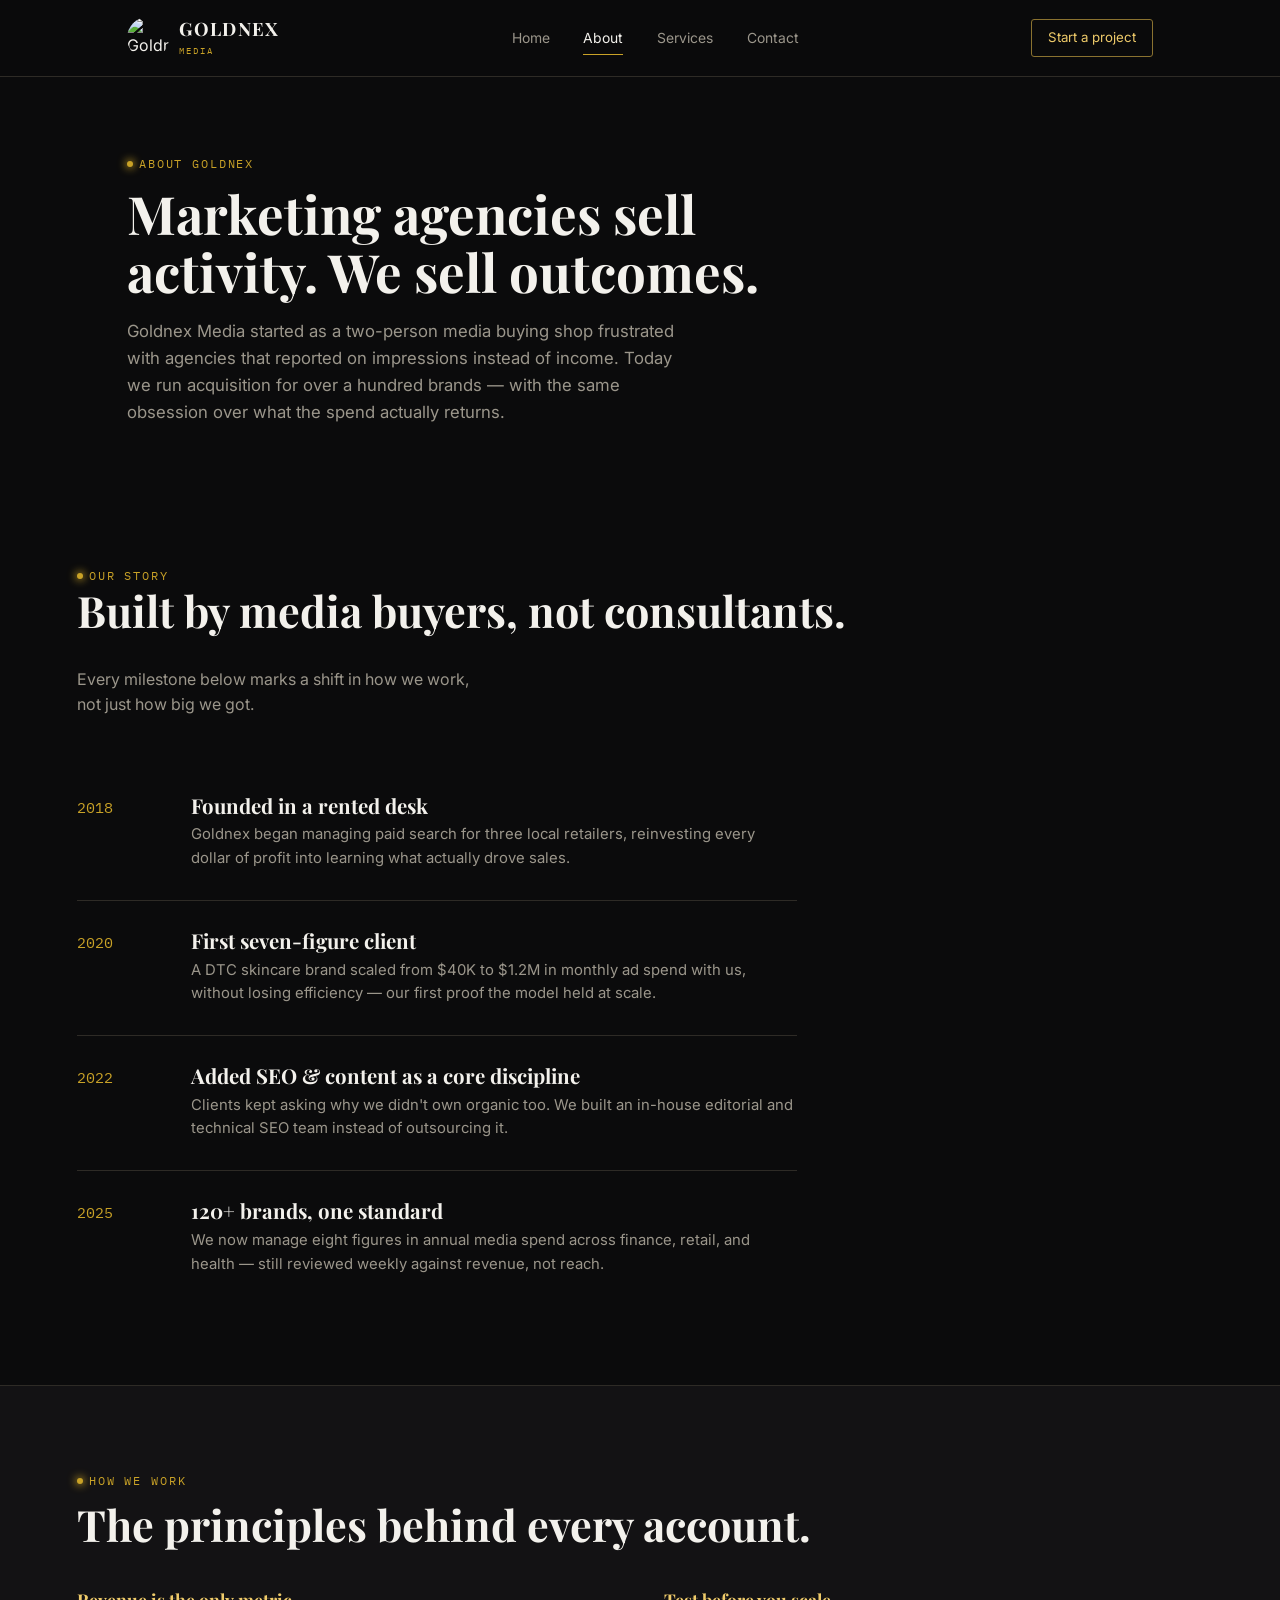
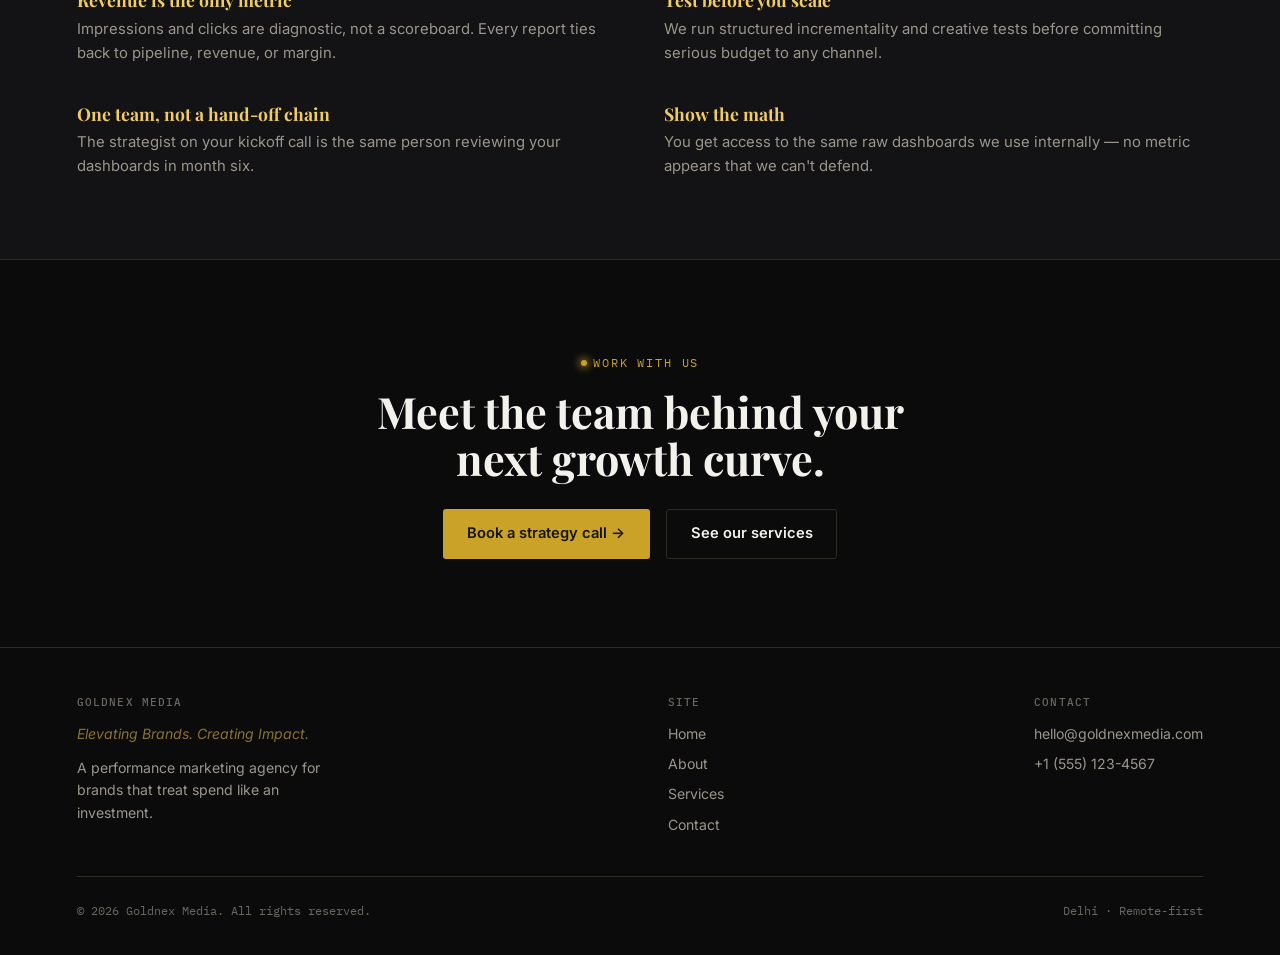
==== about.html @ f040059d "Add files via upload" ====
<!DOCTYPE html>
<html lang="en">
<head>
<meta charset="UTF-8">
<meta name="viewport" content="width=device-width, initial-scale=1.0">
<title>About — Goldnex Media</title>
<meta name="description" content="Goldnex Media's story, timeline, and the values behind our growth marketing work.">
<link rel="icon" href="assets/logo.png" type="image/png">
<link rel="preconnect" href="https://fonts.googleapis.com">
<link href="https://fonts.googleapis.com/css2?family=Playfair+Display:wght@500;600;700;800;900&family=Inter:wght@400;500;600&family=IBM+Plex+Mono:wght@400;500&display=swap" rel="stylesheet">
<link rel="stylesheet" href="style.css">
</head>
<body>

<header class="site-header">
  <nav class="nav">
    <a href="index.html" class="logo">
      <img src="assets/logo.png" alt="Goldnex Media logo">
      <span>
        <span class="word">GOLDNEX</span>
        <span class="sub">Media</span>
      </span>
    </a>
    <div class="nav-links">
      <a href="index.html">Home</a>
      <a href="about.html" class="active">About</a>
      <a href="services.html">Services</a>
      <a href="contact.html">Contact</a>
    </div>
    <a href="contact.html" class="nav-cta">Start a project</a>
    <button class="nav-toggle" aria-label="Toggle menu" aria-expanded="false">☰</button>
  </nav>
</header>

<main>
  <section class="page-hero">
    <div class="eyebrow">About Goldnex</div>
    <h1>Marketing agencies sell activity. We sell outcomes.</h1>
    <p>Goldnex Media started as a two-person media buying shop frustrated with agencies that reported on impressions instead of income. Today we run acquisition for over a hundred brands — with the same obsession over what the spend actually returns.</p>
  </section>

  <section class="reveal">
    <div class="section-inner">
      <div class="section-head">
        <div>
          <div class="eyebrow">Our story</div>
          <h2>Built by media buyers, not consultants.</h2>
        </div>
        <p>Every milestone below marks a shift in how we work, not just how big we got.</p>
      </div>
      <div class="timeline">
        <div class="tl-item">
          <div class="tl-year">2018</div>
          <div>
            <h3>Founded in a rented desk</h3>
            <p>Goldnex began managing paid search for three local retailers, reinvesting every dollar of profit into learning what actually drove sales.</p>
          </div>
        </div>
        <div class="tl-item">
          <div class="tl-year">2020</div>
          <div>
            <h3>First seven-figure client</h3>
            <p>A DTC skincare brand scaled from $40K to $1.2M in monthly ad spend with us, without losing efficiency — our first proof the model held at scale.</p>
          </div>
        </div>
        <div class="tl-item">
          <div class="tl-year">2022</div>
          <div>
            <h3>Added SEO &amp; content as a core discipline</h3>
            <p>Clients kept asking why we didn't own organic too. We built an in-house editorial and technical SEO team instead of outsourcing it.</p>
          </div>
        </div>
        <div class="tl-item">
          <div class="tl-year">2025</div>
          <div>
            <h3>120+ brands, one standard</h3>
            <p>We now manage eight figures in annual media spend across finance, retail, and health — still reviewed weekly against revenue, not reach.</p>
          </div>
        </div>
      </div>
    </div>
  </section>

  <section class="alt reveal">
    <div class="section-inner">
      <div class="eyebrow">How we work</div>
      <h2 style="margin-top:0.6rem;margin-bottom:2.6rem;">The principles behind every account.</h2>
      <div class="values-grid">
        <div class="value-item">
          <h3>Revenue is the only metric</h3>
          <p>Impressions and clicks are diagnostic, not a scoreboard. Every report ties back to pipeline, revenue, or margin.</p>
        </div>
        <div class="value-item">
          <h3>Test before you scale</h3>
          <p>We run structured incrementality and creative tests before committing serious budget to any channel.</p>
        </div>
        <div class="value-item">
          <h3>One team, not a hand-off chain</h3>
          <p>The strategist on your kickoff call is the same person reviewing your dashboards in month six.</p>
        </div>
        <div class="value-item">
          <h3>Show the math</h3>
          <p>You get access to the same raw dashboards we use internally — no metric appears that we can't defend.</p>
        </div>
      </div>
    </div>
  </section>

  <section class="cta-band reveal">
    <div class="eyebrow" style="justify-content:center;margin-bottom:1rem;">Work with us</div>
    <h2>Meet the team behind your next growth curve.</h2>
    <div class="actions">
      <a href="contact.html" class="btn btn-gold">Book a strategy call →</a>
      <a href="services.html" class="btn btn-ghost">See our services</a>
    </div>
  </section>
</main>

<footer>
  <div class="footer-grid">
    <div class="footer-col" style="max-width:280px;">
      <h4>Goldnex Media</h4>
      <p style="font-style:italic;color:var(--gold-dim);margin-bottom:0.8em;">Elevating Brands. Creating Impact.</p>
      <p>A performance marketing agency for brands that treat spend like an investment.</p>
    </div>
    <div class="footer-col">
      <h4>Site</h4>
      <a href="index.html">Home</a>
      <a href="about.html">About</a>
      <a href="services.html">Services</a>
      <a href="contact.html">Contact</a>
    </div>
    <div class="footer-col">
      <h4>Contact</h4>
      <a href="mailto:hello@goldnexmedia.com">hello@goldnexmedia.com</a>
      <a href="tel:+15551234567">+1 (555) 123-4567</a>
    </div>
  </div>
  <div class="footer-bottom">
    <span>© 2026 Goldnex Media. All rights reserved.</span>
    <span>Delhi · Remote-first</span>
  </div>
</footer>

<script src="script.js"></script>
</body>
</html>
---- style.css ----
/* ==========================================================================
   GOLDNEX MEDIA — design tokens
   ========================================================================== */
:root {
  /* color */
  --bg:          #0B0B0C;
  --bg-alt:      #131214;
  --surface:     #1A1918;
  --surface-2:   #201F1D;
  --border:      #2E2B26;
  --gold:        #C9A227;
  --gold-bright: #EFCB6A;
  --gold-dim:    #8A7230;
  --text:        #F3F1EC;
  --text-muted:  #9B968B;
  --text-faint:  #6B6760;

  /* type */
  --f-display: "Playfair Display", serif;
  --f-body: "Inter", sans-serif;
  --f-mono: "IBM Plex Mono", monospace;

  /* layout */
  --maxw: 1180px;
  --pad: 6vw;
}

* { box-sizing: border-box; }
html { scroll-behavior: smooth; }

body {
  margin: 0;
  background: var(--bg);
  color: var(--text);
  font-family: var(--f-body);
  font-size: 16px;
  line-height: 1.6;
  -webkit-font-smoothing: antialiased;
}

@media (prefers-reduced-motion: reduce) {
  html { scroll-behavior: auto; }
  * { animation-duration: 0.01ms !important; animation-iteration-count: 1 !important; transition-duration: 0.01ms !important; }
}

a { color: inherit; text-decoration: none; }
img { max-width: 100%; display: block; }

:focus-visible {
  outline: 2px solid var(--gold-bright);
  outline-offset: 3px;
}

.wrap {
  max-width: var(--maxw);
  margin: 0 auto;
  padding: 0 var(--pad);
}

h1, h2, h3, h4 {
  font-family: var(--f-display);
  font-weight: 700;
  letter-spacing: 0;
  line-height: 1.1;
  margin: 0;
  color: var(--text);
}

h2 { font-size: clamp(1.9rem, 3.4vw, 2.7rem); }
h3 { font-size: clamp(1.2rem, 1.6vw, 1.5rem); }

p { margin: 0; color: var(--text-muted); }

.eyebrow {
  display: inline-flex;
  align-items: center;
  gap: 0.55em;
  font-family: var(--f-mono);
  font-size: 0.72rem;
  letter-spacing: 0.16em;
  text-transform: uppercase;
  color: var(--gold);
}
.eyebrow::before {
  content: "";
  width: 6px; height: 6px;
  background: var(--gold);
  border-radius: 50%;
  box-shadow: 0 0 8px 1px var(--gold);
}

.tagline-flanked {
  display: flex;
  align-items: center;
  justify-content: center;
  gap: 0.9em;
  font-family: var(--f-mono);
  font-size: 0.72rem;
  letter-spacing: 0.24em;
  text-transform: uppercase;
  color: var(--text-muted);
}
.tagline-flanked::before,
.tagline-flanked::after {
  content: "";
  height: 1px;
  width: 34px;
  background: var(--gold-dim);
}

/* ==========================================================================
   Header / nav
   ========================================================================== */
.site-header {
  position: sticky;
  top: 0;
  z-index: 50;
  background: rgba(11,11,12,0.86);
  backdrop-filter: blur(10px);
  border-bottom: 1px solid var(--border);
}
.nav {
  max-width: var(--maxw);
  margin: 0 auto;
  padding: 0 var(--pad);
  height: 76px;
  display: flex;
  align-items: center;
  justify-content: space-between;
}
.logo {
  display: flex;
  align-items: center;
  gap: 0.65em;
}
.logo img {
  height: 42px;
  width: 42px;
  border-radius: 50%;
  display: block;
}
.logo .word {
  font-family: var(--f-display);
  font-weight: 700;
  font-size: 1.15rem;
  letter-spacing: 0.06em;
  color: var(--text);
  line-height: 1.15;
}
.logo .sub {
  font-family: var(--f-mono);
  font-size: 0.56rem;
  letter-spacing: 0.22em;
  color: var(--gold);
  text-transform: uppercase;
  font-weight: 400;
  display: block;
}
.nav-links {
  display: flex;
  gap: 2.1rem;
  font-size: 0.87rem;
  color: var(--text-muted);
}
.nav-links a { position: relative; padding: 0.3em 0; transition: color 0.2s; }
.nav-links a:hover, .nav-links a.active { color: var(--text); }
.nav-links a.active::after {
  content: "";
  position: absolute;
  left: 0; bottom: -2px;
  width: 100%; height: 1px;
  background: var(--gold);
}
.nav-cta {
  border: 1px solid var(--gold-dim);
  padding: 0.55em 1.2em;
  border-radius: 3px;
  font-size: 0.83rem;
  color: var(--gold-bright);
  transition: background 0.2s, color 0.2s, border-color .2s;
  white-space: nowrap;
}
.nav-cta:hover { background: var(--gold); color: #16140f; border-color: var(--gold); }

.nav-toggle {
  display: none;
  background: none; border: 0;
  color: var(--text);
  font-size: 1.5rem;
  cursor: pointer;
}

@media (max-width: 760px) {
  .nav-links { display: none; }
  .nav-cta { display: none; }
  .nav-toggle { display: block; }
  .nav-links.open {
    display: flex;
    position: absolute;
    top: 76px; left: 0; right: 0;
    background: var(--bg-alt);
    border-bottom: 1px solid var(--border);
    flex-direction: column;
    padding: 1.2rem var(--pad) 1.6rem;
    gap: 1.1rem;
  }
}

/* ==========================================================================
   Ticker
   ========================================================================== */
.ticker {
  border-bottom: 1px solid var(--border);
  background: var(--bg-alt);
  overflow: hidden;
  white-space: nowrap;
  padding: 0.6em 0;
}
.ticker-track {
  display: inline-flex;
  animation: ticker-scroll 32s linear infinite;
}
.ticker-item {
  font-family: var(--f-mono);
  font-size: 0.78rem;
  color: var(--text-muted);
  padding: 0 2.2em;
  border-right: 1px solid var(--border);
}
.ticker-item .up { color: var(--gold-bright); }
@keyframes ticker-scroll {
  from { transform: translateX(0); }
  to { transform: translateX(-50%); }
}

/* ==========================================================================
   Hero
   ========================================================================== */
.hero {
  padding: 5.5rem var(--pad) 4rem;
  max-width: var(--maxw);
  margin: 0 auto;
}
.hero-top { margin-bottom: 1.4rem; }
.hero h1 {
  font-size: clamp(2.6rem, 6vw, 4.6rem);
  max-width: 15ch;
  margin: 0.5rem 0 1.4rem;
}
.hero h1 em {
  font-style: normal;
  color: var(--gold-bright);
}
.hero-sub {
  max-width: 46ch;
  font-size: 1.08rem;
  margin-bottom: 2.2rem;
}
.hero-actions { display: flex; gap: 1rem; flex-wrap: wrap; margin-bottom: 3.5rem; }

.btn {
  display: inline-flex;
  align-items: center;
  gap: 0.5em;
  padding: 0.85em 1.6em;
  border-radius: 3px;
  font-size: 0.92rem;
  font-weight: 600;
  transition: transform 0.2s, background 0.2s, border-color .2s, color .2s;
  border: 1px solid transparent;
}
.btn-gold { background: var(--gold); color: #16140f; }
.btn-gold:hover { background: var(--gold-bright); transform: translateY(-2px); }
.btn-ghost { border-color: var(--border); color: var(--text); }
.btn-ghost:hover { border-color: var(--gold-dim); color: var(--gold-bright); }

.hero-stats {
  display: grid;
  grid-template-columns: repeat(3, 1fr);
  gap: 1px;
  background: var(--border);
  border: 1px solid var(--border);
  max-width: 620px;
}
.hero-stats div {
  background: var(--bg);
  padding: 1.1rem 1.3rem;
}
.hero-stats .num {
  font-family: var(--f-display);
  font-size: 1.7rem;
  font-weight: 800;
  color: var(--gold-bright);
  display: block;
}
.hero-stats .lbl {
  font-family: var(--f-mono);
  font-size: 0.68rem;
  color: var(--text-faint);
  text-transform: uppercase;
  letter-spacing: 0.08em;
}

/* ==========================================================================
   Sections generic
   ========================================================================== */
section { padding: 5rem var(--pad); }
.section-inner { max-width: var(--maxw); margin: 0 auto; }
.section-head {
  display: flex;
  justify-content: space-between;
  align-items: flex-end;
  gap: 2rem;
  margin-bottom: 3rem;
  flex-wrap: wrap;
}
.section-head p { max-width: 40ch; }
.alt { background: var(--bg-alt); border-top: 1px solid var(--border); border-bottom: 1px solid var(--border); }

/* cards grid */
.grid-3 {
  display: grid;
  grid-template-columns: repeat(3, 1fr);
  gap: 1px;
  background: var(--border);
  border: 1px solid var(--border);
}
.grid-2 {
  display: grid;
  grid-template-columns: repeat(2, 1fr);
  gap: 1px;
  background: var(--border);
  border: 1px solid var(--border);
}
@media (max-width: 860px) {
  .grid-3, .grid-2 { grid-template-columns: 1fr; }
}
.card {
  background: var(--bg);
  padding: 2.2rem 2rem;
  transition: background 0.25s;
}
.card:hover { background: var(--surface); }
.card .idx {
  font-family: var(--f-mono);
  font-size: 0.75rem;
  color: var(--gold-dim);
  display: block;
  margin-bottom: 1.2rem;
}
.card h3 { margin-bottom: 0.7rem; }
.card p { font-size: 0.93rem; }

/* logos / proof strip */
.proof-strip {
  display: flex;
  flex-wrap: wrap;
  gap: 2.5rem;
  align-items: center;
  font-family: var(--f-mono);
  font-size: 0.8rem;
  color: var(--text-faint);
  letter-spacing: 0.04em;
}

/* testimonial */
.quote-block {
  border-left: 2px solid var(--gold);
  padding-left: 1.8rem;
  max-width: 62ch;
}
.quote-block p.quote {
  font-family: var(--f-display);
  font-size: clamp(1.2rem, 2vw, 1.6rem);
  color: var(--text);
  font-weight: 500;
  line-height: 1.4;
  margin-bottom: 1.2rem;
}
.quote-who { font-family: var(--f-mono); font-size: 0.78rem; color: var(--text-faint); }
.quote-who span { color: var(--gold); }

/* CTA band */
.cta-band {
  text-align: center;
  padding: 5.5rem var(--pad);
}
.cta-band h2 { max-width: 20ch; margin: 0 auto 1.6rem; }
.cta-band .actions { display: flex; gap: 1rem; justify-content: center; flex-wrap: wrap; }

/* footer */
footer {
  border-top: 1px solid var(--border);
  padding: 3rem var(--pad) 2.2rem;
}
.footer-grid {
  max-width: var(--maxw);
  margin: 0 auto;
  display: flex;
  justify-content: space-between;
  gap: 2rem;
  flex-wrap: wrap;
  margin-bottom: 2rem;
}
.footer-col h4 {
  font-family: var(--f-mono);
  font-size: 0.7rem;
  letter-spacing: 0.1em;
  text-transform: uppercase;
  color: var(--text-faint);
  margin-bottom: 0.9rem;
  font-weight: 500;
}
.footer-col a, .footer-col p {
  display: block;
  font-size: 0.88rem;
  color: var(--text-muted);
  margin-bottom: 0.55em;
}
.footer-col a:hover { color: var(--gold-bright); }
.footer-bottom {
  max-width: var(--maxw);
  margin: 0 auto;
  display: flex;
  justify-content: space-between;
  flex-wrap: wrap;
  gap: 1rem;
  font-size: 0.75rem;
  color: var(--text-faint);
  border-top: 1px solid var(--border);
  padding-top: 1.5rem;
  font-family: var(--f-mono);
}

/* ==========================================================================
   Page header (non-home pages)
   ========================================================================== */
.page-hero {
  padding: 4.5rem var(--pad) 3.5rem;
  max-width: var(--maxw);
  margin: 0 auto;
}
.page-hero h1 { font-size: clamp(2.2rem, 4.6vw, 3.3rem); margin: 0.6rem 0 1.1rem; max-width: 22ch; }
.page-hero p { max-width: 52ch; font-size: 1.05rem; }

/* timeline (about) */
.timeline { max-width: 720px; }
.tl-item {
  display: grid;
  grid-template-columns: 90px 1fr;
  gap: 1.5rem;
  padding: 1.8rem 0;
  border-top: 1px solid var(--border);
}
.tl-item:first-child { border-top: none; }
.tl-year { font-family: var(--f-mono); color: var(--gold); font-size: 0.95rem; }
.tl-item h3 { margin-bottom: 0.4rem; }
.tl-item p { font-size: 0.93rem; }

/* values grid */
.values-grid {
  display: grid;
  grid-template-columns: repeat(2, 1fr);
  gap: 2.4rem 3rem;
}
@media (max-width: 700px) { .values-grid { grid-template-columns: 1fr; } }
.value-item h3 { color: var(--gold-bright); margin-bottom: 0.5rem; font-size: 1.1rem; }
.value-item p { font-size: 0.93rem; }

/* process steps (services) */
.process-list { max-width: 780px; }
.process-item {
  display: grid;
  grid-template-columns: 60px 1fr;
  gap: 1.6rem;
  padding: 2rem 0;
  border-top: 1px solid var(--border);
}
.process-item:first-child { border-top: none; }
.process-num {
  font-family: var(--f-display);
  font-weight: 800;
  font-size: 1.5rem;
  color: var(--gold-dim);
}
.process-item h3 { margin-bottom: 0.5rem; }
.process-item p { font-size: 0.93rem; max-width: 56ch; }

/* pricing-ish service detail cards */
.service-detail {
  display: grid;
  grid-template-columns: 1fr 1fr;
  gap: 3rem;
  align-items: start;
  padding: 3rem 0;
  border-top: 1px solid var(--border);
}
.service-detail:first-child { border-top: none; }
@media (max-width: 760px) { .service-detail { grid-template-columns: 1fr; gap: 1.2rem; } }
.service-detail .tag {
  font-family: var(--f-mono);
  font-size: 0.7rem;
  letter-spacing: 0.1em;
  text-transform: uppercase;
  color: var(--gold);
  margin-bottom: 0.8rem;
  display: block;
}
.service-detail ul { margin: 1.1rem 0 0; padding: 0; list-style: none; }
.service-detail li {
  font-size: 0.88rem;
  color: var(--text-muted);
  padding-left: 1.2em;
  position: relative;
  margin-bottom: 0.5em;
}
.service-detail li::before {
  content: "—";
  position: absolute;
  left: 0;
  color: var(--gold-dim);
}

/* ==========================================================================
   Contact page
   ========================================================================== */
.contact-layout {
  display: grid;
  grid-template-columns: 1.1fr 0.9fr;
  gap: 3.5rem;
  max-width: var(--maxw);
  margin: 0 auto;
  padding: 1rem var(--pad) 5.5rem;
}
@media (max-width: 860px) { .contact-layout { grid-template-columns: 1fr; } }

.field { margin-bottom: 1.4rem; }
.field label {
  display: block;
  font-family: var(--f-mono);
  font-size: 0.72rem;
  letter-spacing: 0.08em;
  text-transform: uppercase;
  color: var(--text-faint);
  margin-bottom: 0.5em;
}
.field input, .field select, .field textarea {
  width: 100%;
  background: var(--surface);
  border: 1px solid var(--border);
  color: var(--text);
  padding: 0.85em 1em;
  font-family: var(--f-body);
  font-size: 0.95rem;
  border-radius: 3px;
  resize: vertical;
}
.field input:focus, .field select:focus, .field textarea:focus {
  outline: none;
  border-color: var(--gold-dim);
}
.field textarea { min-height: 120px; }

.contact-info-block { margin-bottom: 2.4rem; }
.contact-info-block h4 {
  font-family: var(--f-mono);
  font-size: 0.7rem;
  letter-spacing: 0.1em;
  text-transform: uppercase;
  color: var(--text-faint);
  margin-bottom: 0.7rem;
}
.contact-info-block p, .contact-info-block a { font-size: 0.98rem; color: var(--text); margin-bottom: 0.3em; }
.contact-info-block a:hover { color: var(--gold-bright); }

#form-status {
  margin-top: 1rem;
  font-family: var(--f-mono);
  font-size: 0.82rem;
  color: var(--gold-bright);
  display: none;
}

/* reveal on scroll */
.reveal { opacity: 0; transform: translateY(16px); transition: opacity 0.6s ease, transform 0.6s ease; }
.reveal.in { opacity: 1; transform: translateY(0); }
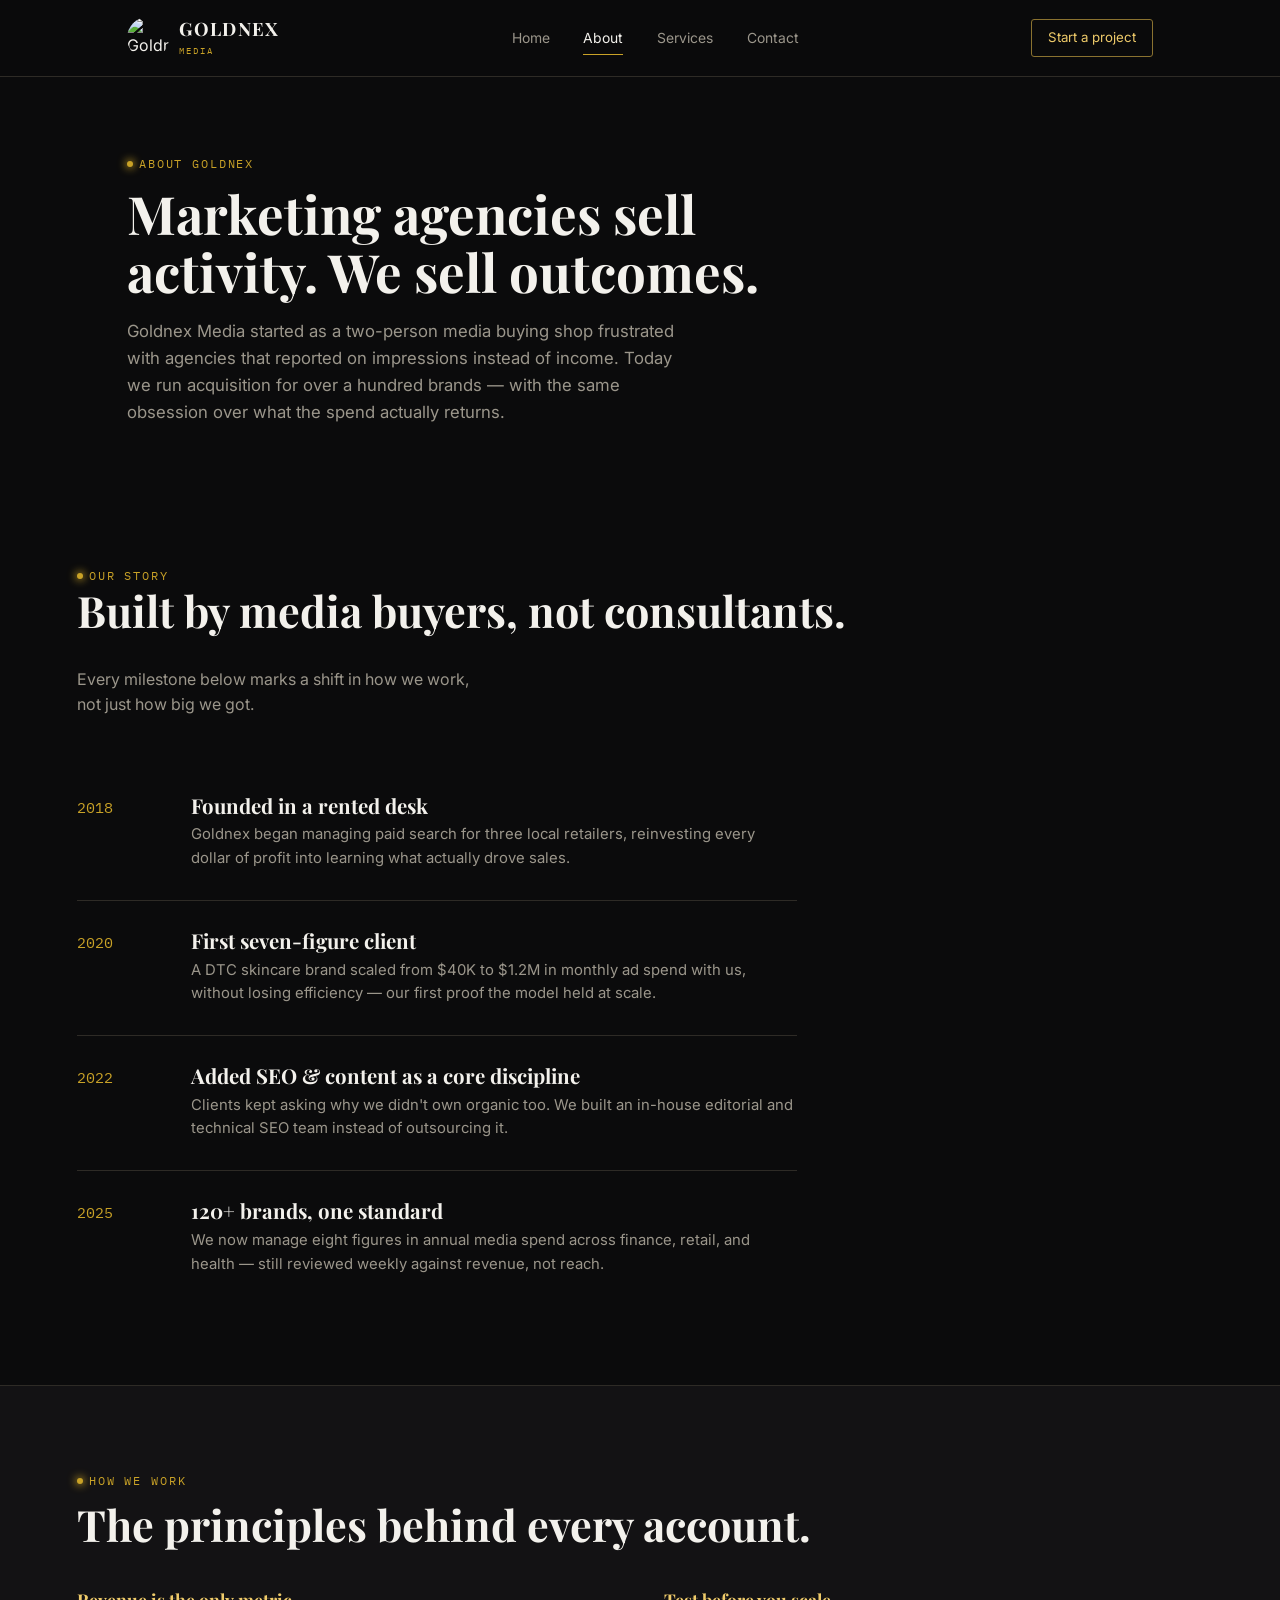
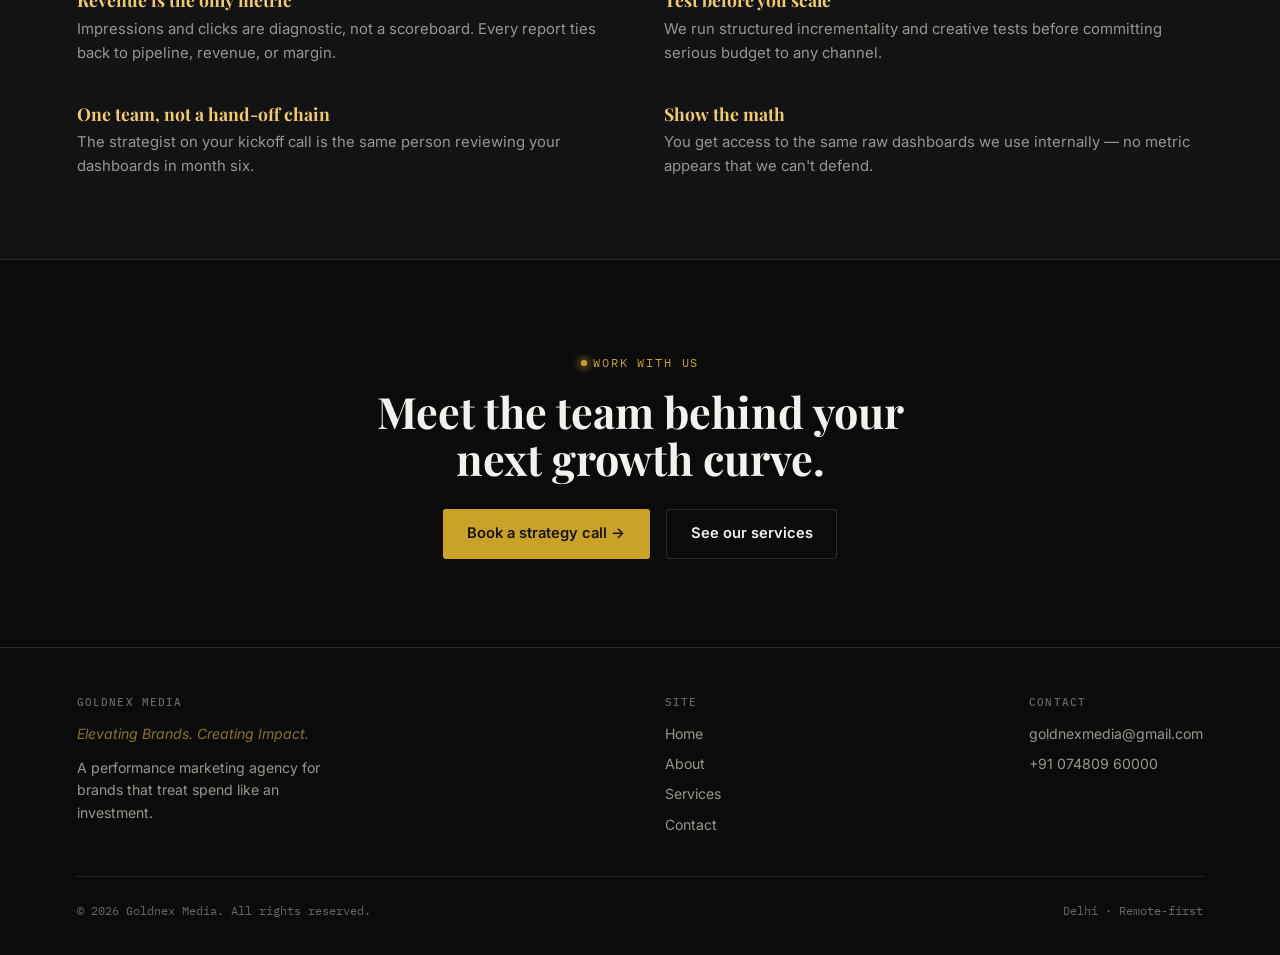
==== commit 89e56876: "Update about.html" ====
--- a/about.html
+++ b/about.html
@@ -132,8 +132,8 @@
     </div>
     <div class="footer-col">
       <h4>Contact</h4>
-      <a href="mailto:hello@goldnexmedia.com">hello@goldnexmedia.com</a>
-      <a href="tel:+15551234567">+1 (555) 123-4567</a>
+      <a href="mailto:goldnexmedia@gmail.com">goldnexmedia@gmail.com</a>
+      <a href="tel:+91 074809 60000">+91 074809 60000</a>
     </div>
   </div>
   <div class="footer-bottom">
